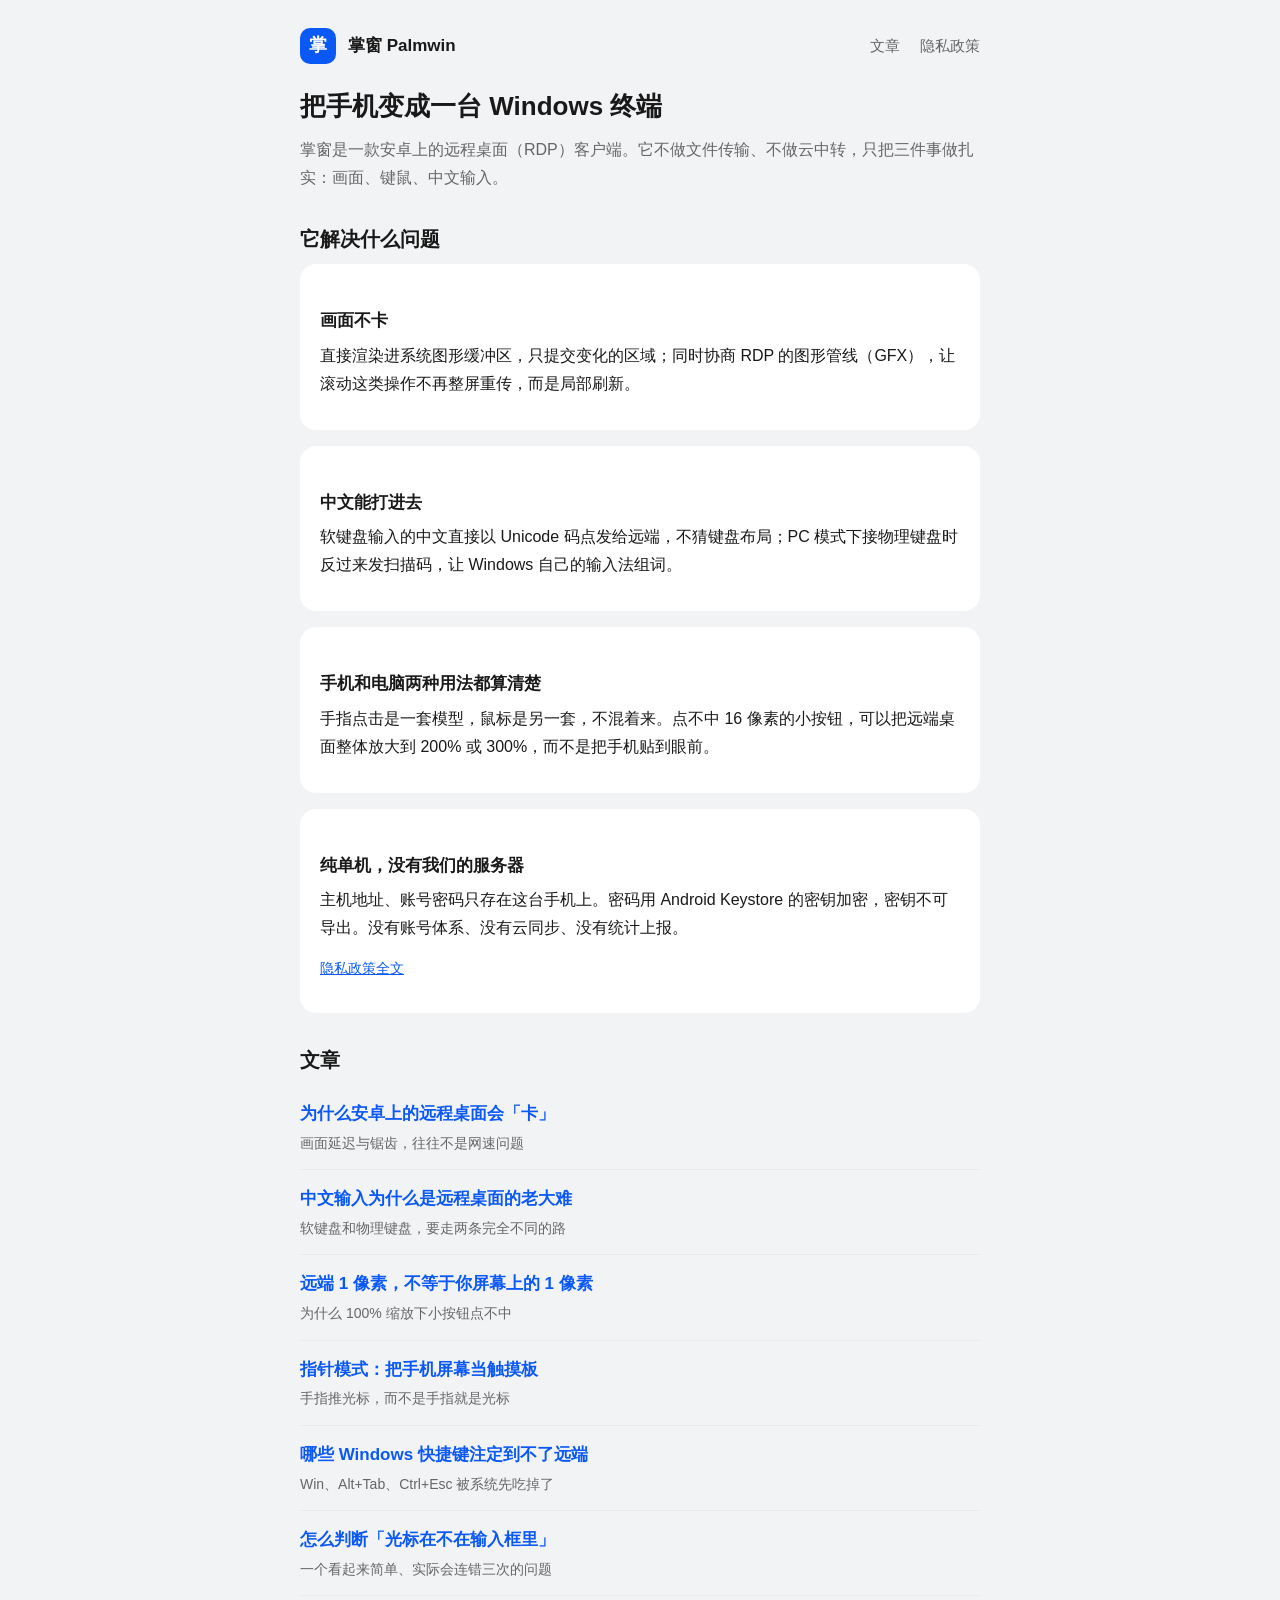
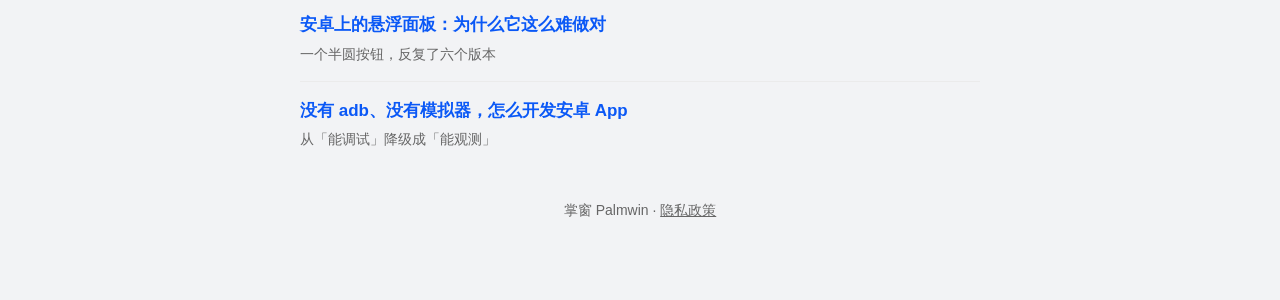
==== index.html @ a9d23ad7 "站点初始化：隐私政策 + 8 篇开发笔记" ====
<!DOCTYPE html>
<html lang="zh-CN">
<head>
<meta charset="UTF-8">
<meta name="viewport" content="width=device-width, initial-scale=1">
<title>掌窗 Palmwin — 把安卓手机变成 Windows 远程终端</title>
<meta name="description" content="掌窗是一款安卓上的 Windows 远程桌面（RDP）客户端。为华为手机电脑模式设计，支持物理键鼠、中文输入、指针模式与显示缩放。">
<link rel="stylesheet" href="assets/style.css">
</head>
<body>

<header class="site">
  <div class="logo">掌</div>
  <div class="name">掌窗 Palmwin</div>
  <nav>
    <a href="blog/">文章</a>
    <a href="privacy-policy.html">隐私政策</a>
  </nav>
</header>

<div class="wrap">

  <h1>把手机变成一台 Windows 终端</h1>

  <p class="muted">掌窗是一款安卓上的远程桌面（RDP）客户端。它不做文件传输、不做云中转，只把三件事做扎实：画面、键鼠、中文输入。</p>

  <h2>它解决什么问题</h2>

  <div class="card">
    <h3>画面不卡</h3>
    <p>直接渲染进系统图形缓冲区，只提交变化的区域；同时协商 RDP 的图形管线（GFX），让滚动这类操作不再整屏重传，而是局部刷新。</p>
  </div>

  <div class="card">
    <h3>中文能打进去</h3>
    <p>软键盘输入的中文直接以 Unicode 码点发给远端，不猜键盘布局；PC 模式下接物理键盘时反过来发扫描码，让 Windows 自己的输入法组词。</p>
  </div>

  <div class="card">
    <h3>手机和电脑两种用法都算清楚</h3>
    <p>手指点击是一套模型，鼠标是另一套，不混着来。点不中 16 像素的小按钮，可以把远端桌面整体放大到 200% 或 300%，而不是把手机贴到眼前。</p>
  </div>

  <div class="card">
    <h3>纯单机，没有我们的服务器</h3>
    <p>主机地址、账号密码只存在这台手机上。密码用 Android Keystore 的密钥加密，密钥不可导出。没有账号体系、没有云同步、没有统计上报。</p>
    <p class="small"><a href="privacy-policy.html">隐私政策全文</a></p>
  </div>

  <h2>文章</h2>

  <ul class="post-list">
    <li>
      <a href="blog/why-android-rdp-feels-laggy.html">
        <span class="t">为什么安卓上的远程桌面会「卡」</span>
        <span class="d">画面延迟与锯齿，往往不是网速问题</span>
      </a>
    </li>
    <li>
      <a href="blog/chinese-input-in-rdp.html">
        <span class="t">中文输入为什么是远程桌面的老大难</span>
        <span class="d">软键盘和物理键盘，要走两条完全不同的路</span>
      </a>
    </li>
    <li>
      <a href="blog/display-scale.html">
        <span class="t">远端 1 像素，不等于你屏幕上的 1 像素</span>
        <span class="d">为什么 100% 缩放下小按钮点不中</span>
      </a>
    </li>
    <li>
      <a href="blog/pointer-mode.html">
        <span class="t">指针模式：把手机屏幕当触摸板</span>
        <span class="d">手指推光标，而不是手指就是光标</span>
      </a>
    </li>
    <li>
      <a href="blog/windows-shortcuts-on-android.html">
        <span class="t">哪些 Windows 快捷键注定到不了远端</span>
        <span class="d">Win、Alt+Tab、Ctrl+Esc 被系统先吃掉了</span>
      </a>
    </li>
    <li>
      <a href="blog/cursor-and-editable-field.html">
        <span class="t">怎么判断「光标在不在输入框里」</span>
        <span class="d">一个看起来简单、实际会连错三次的问题</span>
      </a>
    </li>
    <li>
      <a href="blog/floating-panel-on-android.html">
        <span class="t">安卓上的悬浮面板：为什么它这么难做对</span>
        <span class="d">一个半圆按钮，反复了六个版本</span>
      </a>
    </li>
    <li>
      <a href="blog/debug-android-without-adb.html">
        <span class="t">没有 adb、没有模拟器，怎么开发安卓 App</span>
        <span class="d">从「能调试」降级成「能观测」</span>
      </a>
    </li>
  </ul>

</div>

<footer class="site">
  <p>掌窗 Palmwin · <a href="privacy-policy.html">隐私政策</a></p>
</footer>

</body>
</html>
---- assets/style.css ----
/* 掌窗 · 静态站点样式
   色板与 App 内保持同一套语义色（0.45.0 起）：
   底 #F2F3F5 / 卡片 #FFFFFF / 正文 #191919 / 次要 #666666 / 分隔线 #EBEBEB / 强调 #0A58F6
   深浅两套用 prefers-color-scheme 切换，不引入任何外部字体与脚本。 */

:root {
  --bg: #F2F3F5;
  --card: #FFFFFF;
  --fg: #191919;
  --muted: #666666;
  --line: #EBEBEB;
  --accent: #0A58F6;
  --accent-soft: #EAF0FE;
}

@media (prefers-color-scheme: dark) {
  :root {
    --bg: #1A1A1A;
    --card: #242424;
    --fg: #EDEDED;
    --muted: #9E9E9E;
    --line: #343434;
    --accent: #5B8CFF;
    --accent-soft: #2A3346;
  }
}

* { box-sizing: border-box; }

html { -webkit-text-size-adjust: 100%; }

body {
  margin: 0;
  padding: 0 16px 64px;
  background: var(--bg);
  color: var(--fg);
  font-family: -apple-system, BlinkMacSystemFont, "Segoe UI", "PingFang SC",
               "Hiragino Sans GB", "Microsoft YaHei", "Noto Sans CJK SC", sans-serif;
  font-size: 16px;
  line-height: 1.75;
}

.wrap { max-width: 680px; margin: 0 auto; }

/* 顶部 */
header.site {
  max-width: 680px;
  margin: 0 auto;
  padding: 28px 0 16px;
  display: flex;
  align-items: center;
  gap: 12px;
}
header.site .logo {
  width: 36px; height: 36px; border-radius: 10px;
  background: var(--accent); color: #FFFFFF;
  display: flex; align-items: center; justify-content: center;
  font-size: 18px; font-weight: 600; flex: 0 0 auto;
}
header.site .name { font-size: 17px; font-weight: 600; }
header.site nav { margin-left: auto; font-size: 15px; }
header.site nav a { color: var(--muted); margin-left: 16px; text-decoration: none; }
header.site nav a:hover { color: var(--accent); }

/* 卡片 */
.card {
  background: var(--card);
  border-radius: 16px;
  padding: 20px 20px 18px;
  margin: 0 0 16px;
}

h1 { font-size: 26px; line-height: 1.4; margin: 8px 0 12px; font-weight: 600; }
h2 { font-size: 20px; line-height: 1.5; margin: 32px 0 10px; font-weight: 600; }
h3 { font-size: 17px; line-height: 1.5; margin: 24px 0 8px; font-weight: 600; }

p { margin: 0 0 14px; }

a { color: var(--accent); }

.muted { color: var(--muted); }
.small { font-size: 14px; }

ul, ol { margin: 0 0 14px; padding-left: 22px; }
li { margin: 0 0 6px; }

code {
  background: var(--bg);
  border-radius: 5px;
  padding: 1px 5px;
  font-size: 0.9em;
  font-family: ui-monospace, SFMono-Regular, Consolas, "Liberation Mono", monospace;
}

pre {
  background: var(--bg);
  border-radius: 12px;
  padding: 14px 16px;
  overflow-x: auto;
  font-size: 14px;
  line-height: 1.6;
}
pre code { background: none; padding: 0; }

blockquote {
  margin: 0 0 14px;
  padding: 10px 14px;
  border-left: 3px solid var(--accent);
  background: var(--accent-soft);
  border-radius: 0 10px 10px 0;
  color: var(--fg);
}
blockquote p:last-child { margin-bottom: 0; }

hr { border: 0; border-top: 1px solid var(--line); margin: 28px 0; }

table {
  width: 100%;
  border-collapse: collapse;
  margin: 0 0 16px;
  font-size: 15px;
}
th, td {
  text-align: left;
  padding: 8px 10px;
  border-bottom: 1px solid var(--line);
  vertical-align: top;
}
th { color: var(--muted); font-weight: 600; }

/* 首页列表 */
.post-list { list-style: none; padding: 0; margin: 0; }
.post-list li {
  margin: 0;
  border-bottom: 1px solid var(--line);
  padding: 14px 0;
}
.post-list li:last-child { border-bottom: 0; }
.post-list a { text-decoration: none; }
.post-list .t { font-size: 17px; font-weight: 600; display: block; }
.post-list .d { font-size: 14px; color: var(--muted); margin-top: 2px; display: block; }

footer.site {
  max-width: 680px;
  margin: 32px auto 0;
  color: var(--muted);
  font-size: 14px;
  text-align: center;
}
footer.site a { color: var(--muted); }
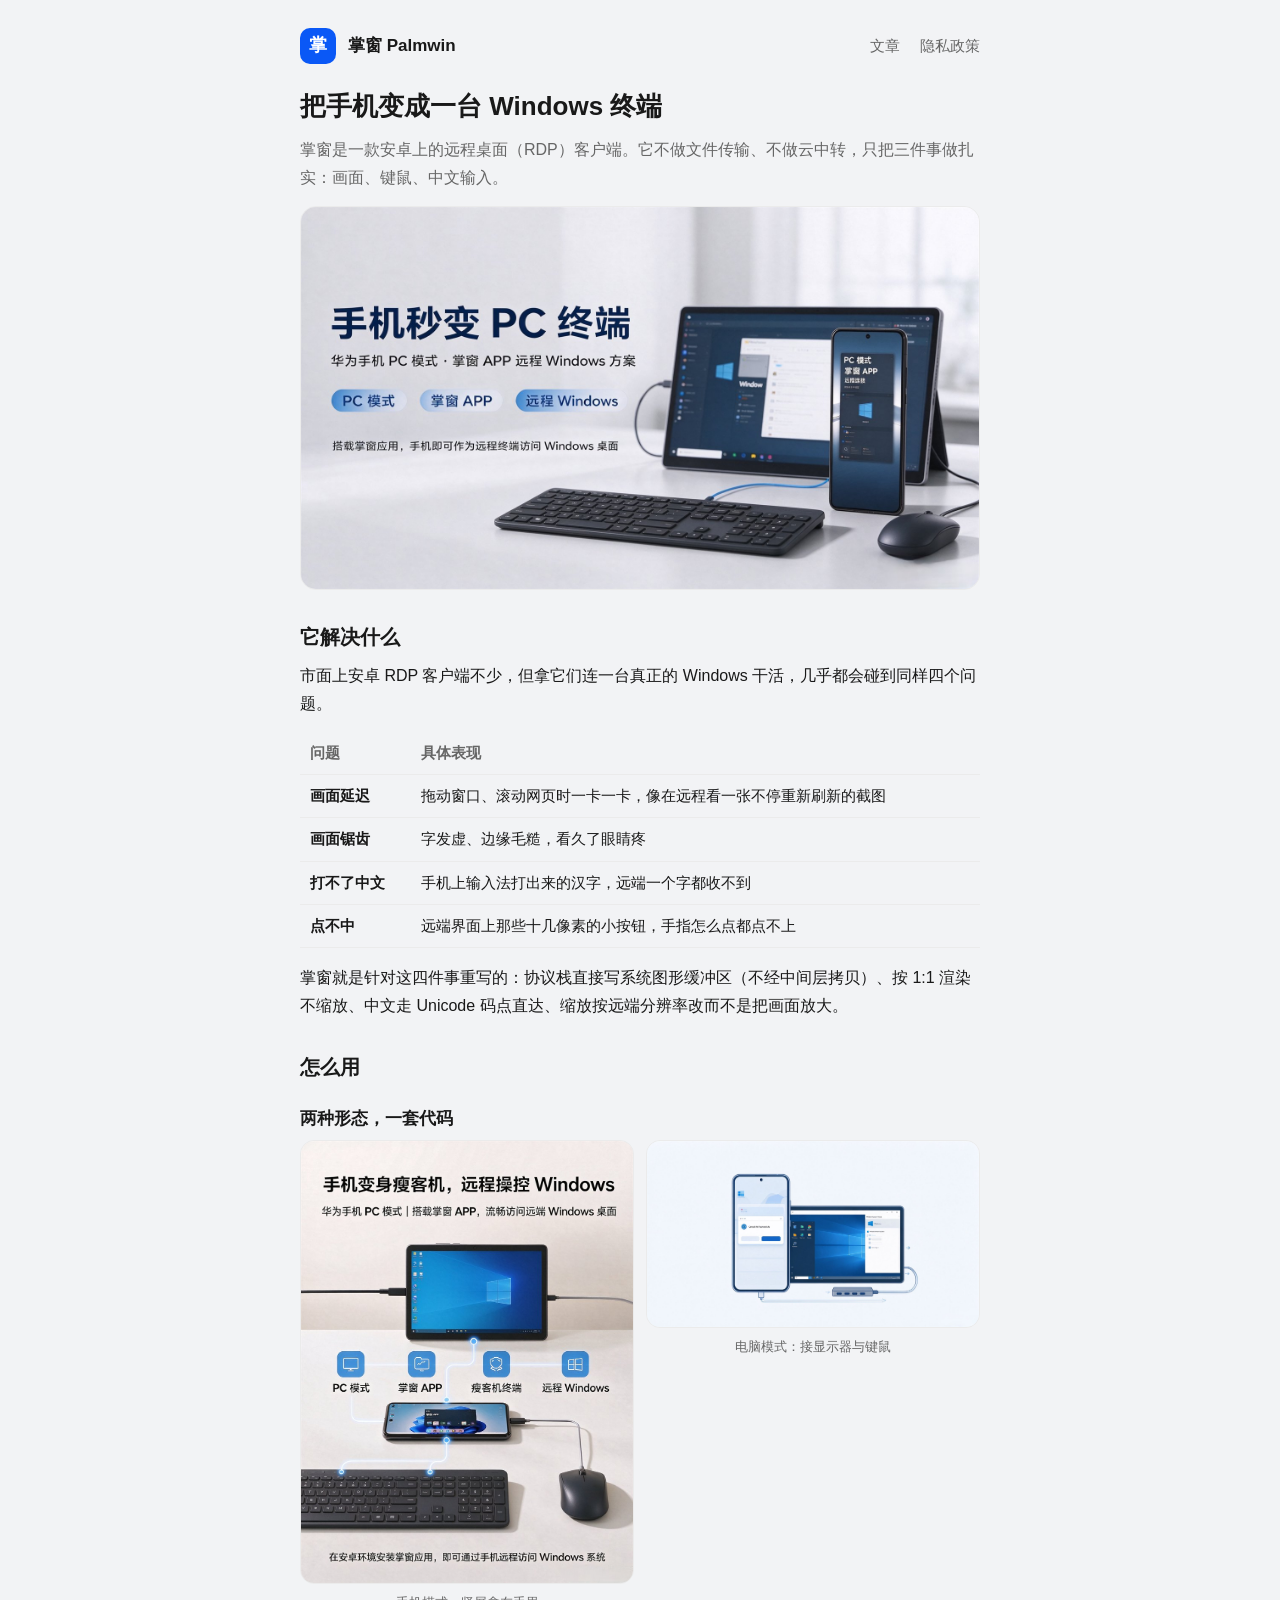
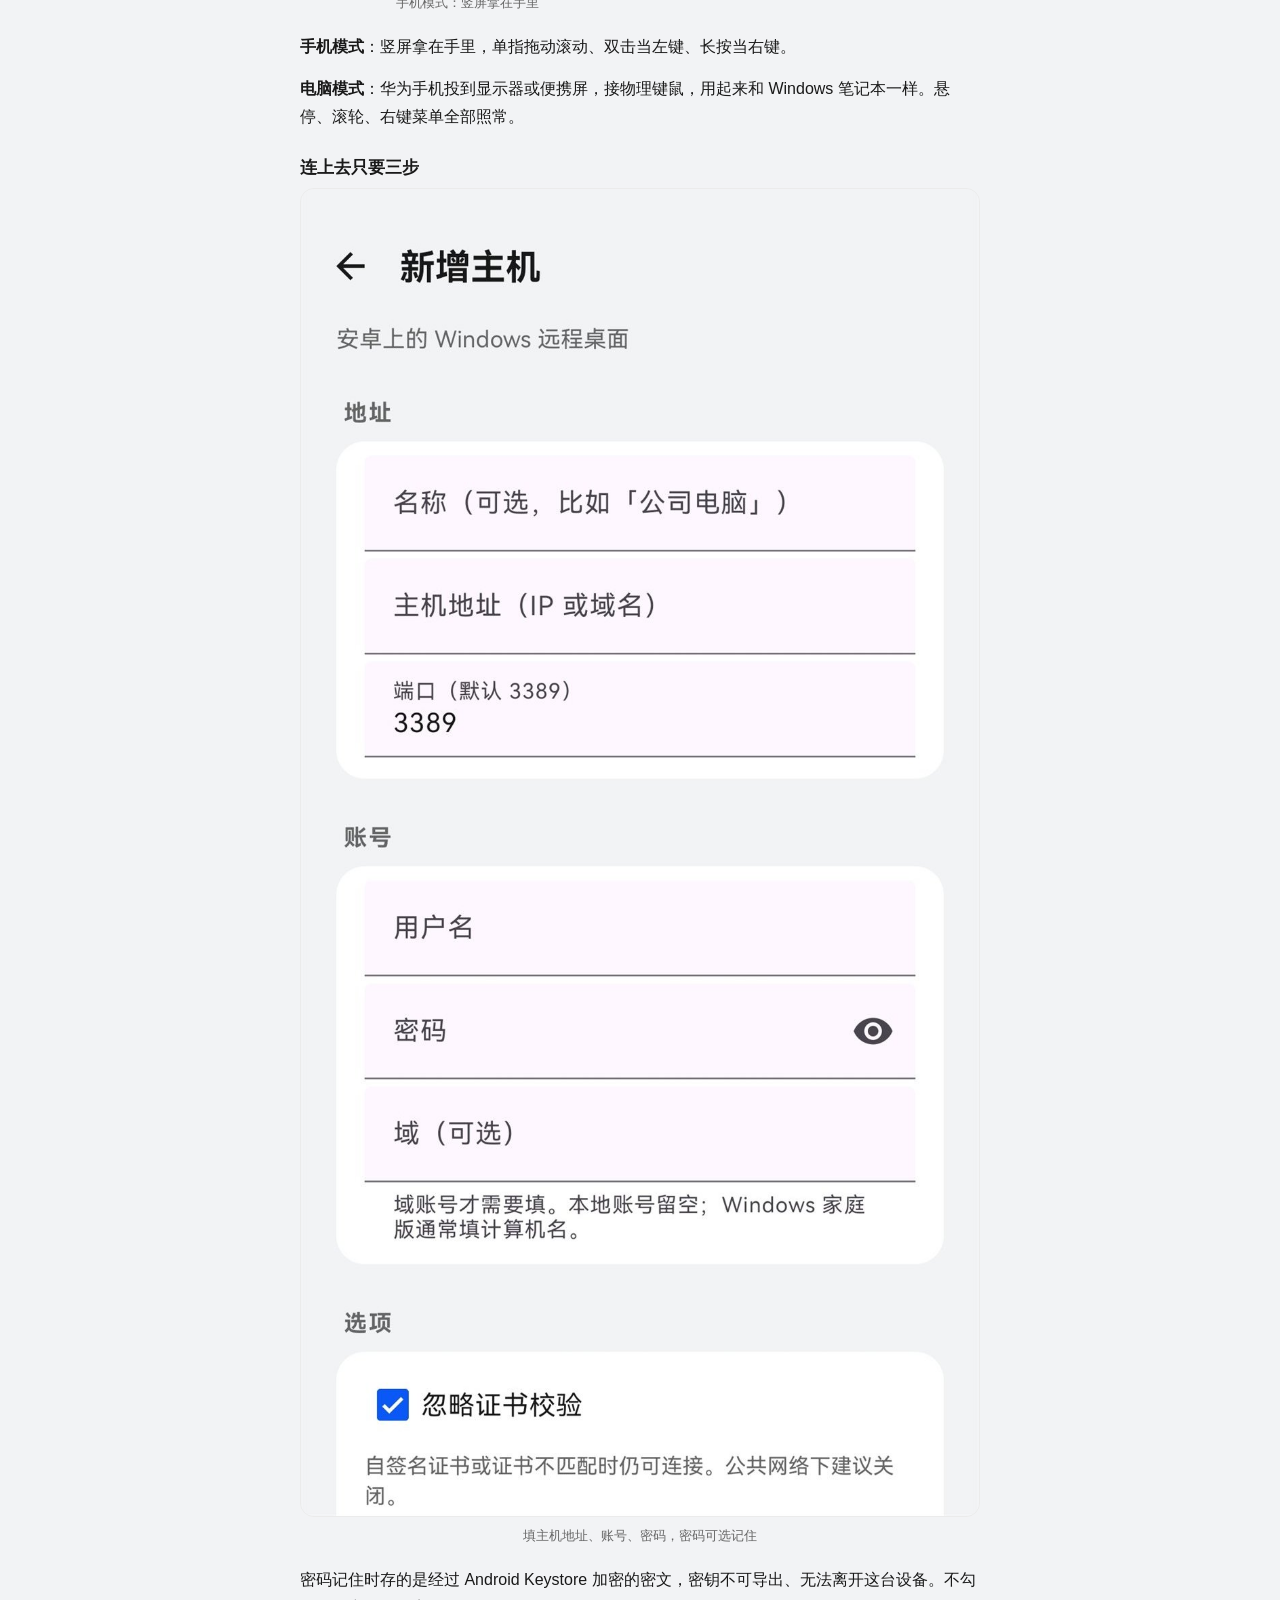
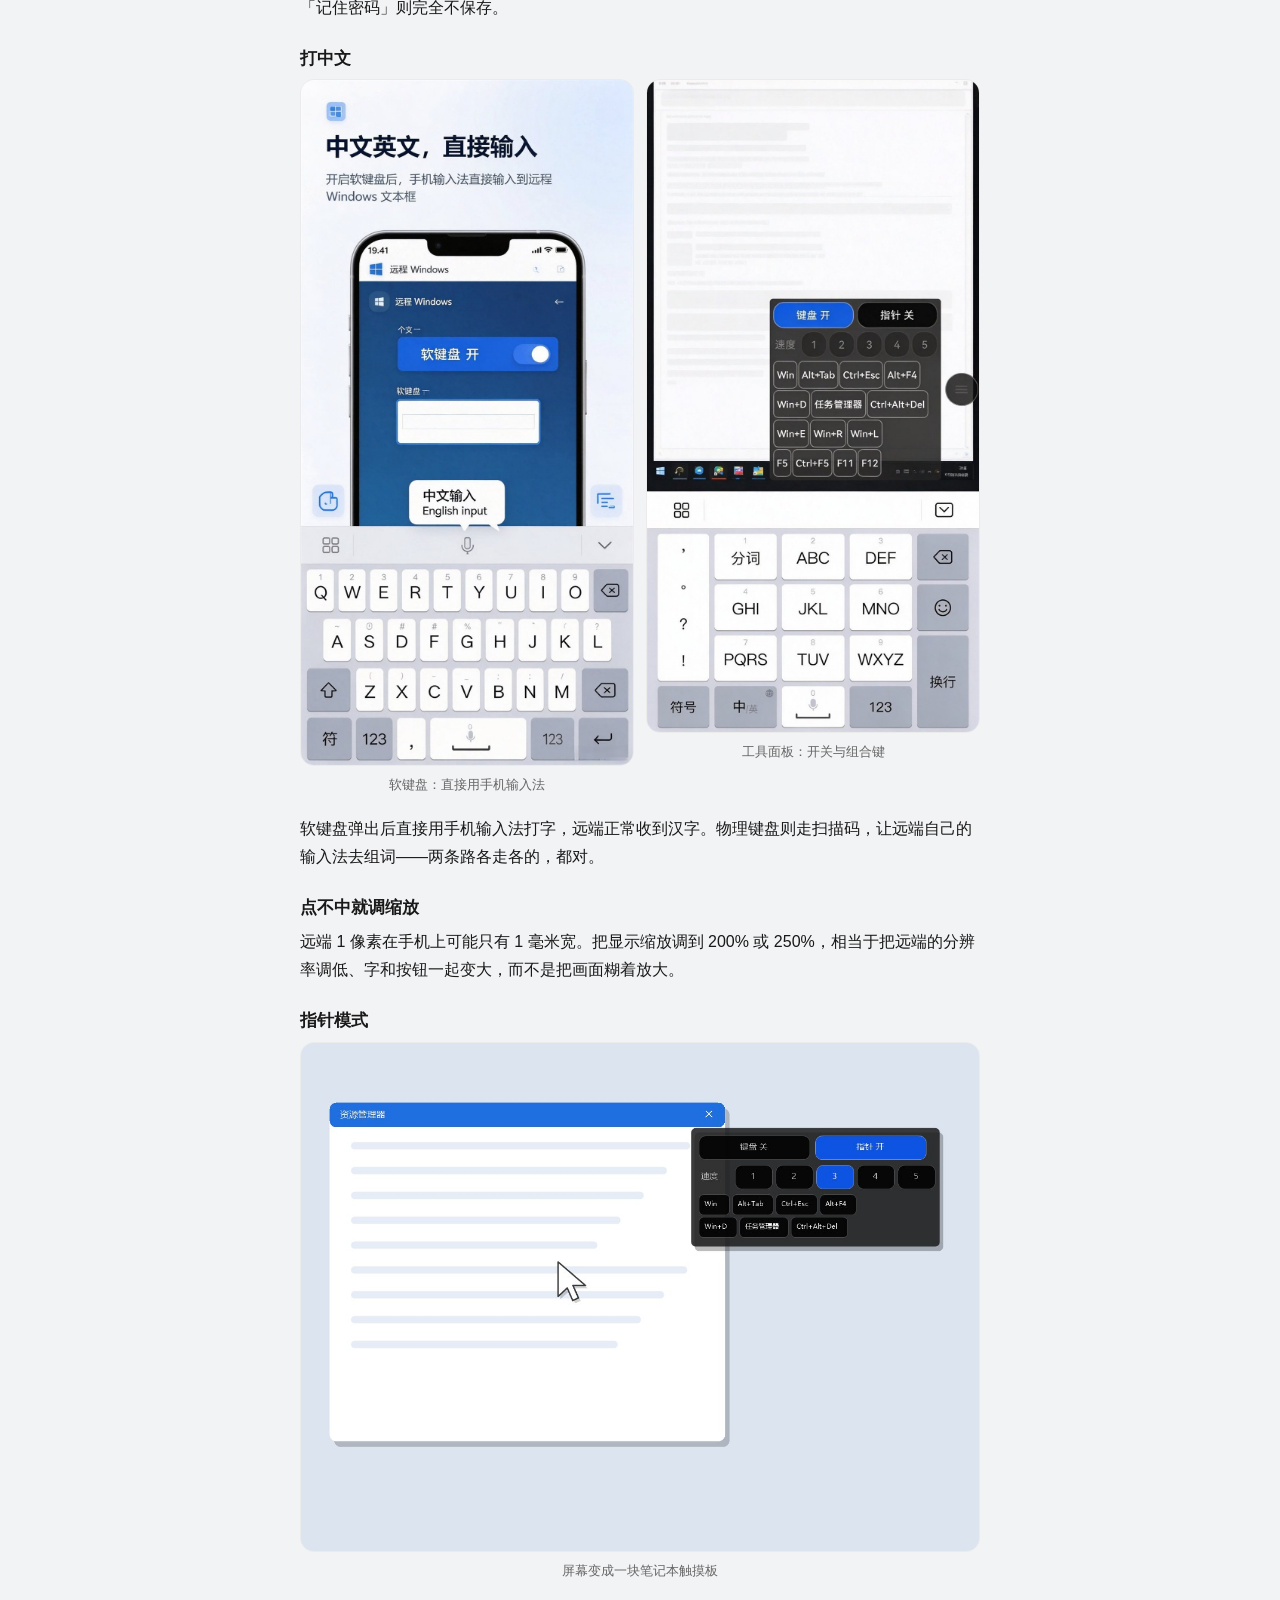
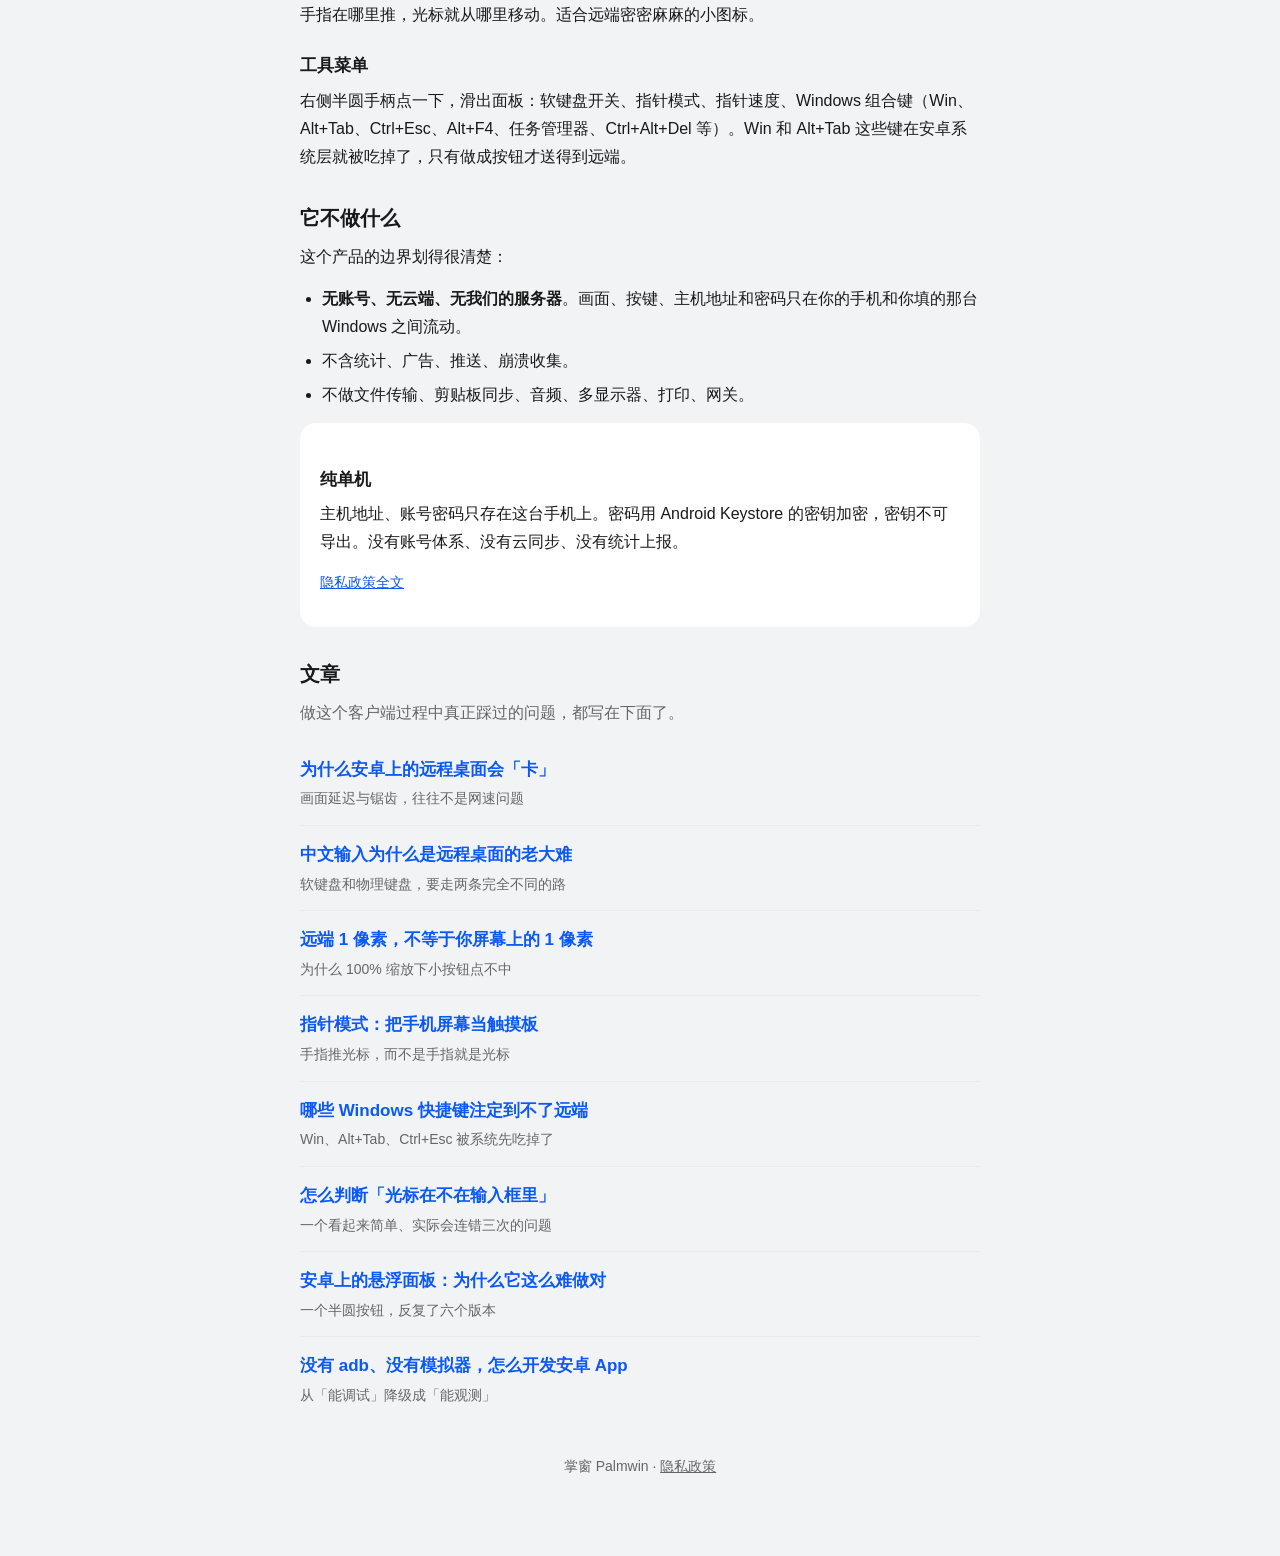
==== commit 27bb1156: "README 与首页重写：说清掌窗是什么，配上产品图 原来的 README 只讲"这个仓库放什么"，读完不知道掌窗是干什么的； 首页也只有文字卡片，一张图都没有。两处都补上：  - img/ 新增 7" ====
--- a/index.html
+++ b/index.html
@@ -5,6 +5,10 @@
 <meta name="viewport" content="width=device-width, initial-scale=1">
 <title>掌窗 Palmwin — 把安卓手机变成 Windows 远程终端</title>
 <meta name="description" content="掌窗是一款安卓上的 Windows 远程桌面（RDP）客户端。为华为手机电脑模式设计，支持物理键鼠、中文输入、指针模式与显示缩放。">
+<meta property="og:title" content="掌窗 Palmwin — 把安卓手机变成 Windows 远程终端">
+<meta property="og:description" content="安卓上的 Windows 远程桌面客户端。支持物理键鼠、中文输入、指针模式与显示缩放。纯单机，没有我们的服务器。">
+<meta property="og:image" content="https://lilinhai.github.io/palmwin-site/img/hero-pc.jpg">
+<meta property="og:type" content="website">
 <link rel="stylesheet" href="assets/style.css">
 </head>
 <body>
@@ -24,30 +28,104 @@
 
   <p class="muted">掌窗是一款安卓上的远程桌面（RDP）客户端。它不做文件传输、不做云中转，只把三件事做扎实：画面、键鼠、中文输入。</p>
 
-  <h2>它解决什么问题</h2>
+  <img class="hero" src="img/hero-pc.jpg" alt="手机接上扩展坞、便携屏和键鼠，屏幕上是一整块 Windows 桌面">
+
+  <h2>它解决什么</h2>
+
+  <p>市面上安卓 RDP 客户端不少，但拿它们连一台真正的 Windows 干活，几乎都会碰到同样四个问题。</p>
+
+  <table>
+    <thead>
+      <tr><th>问题</th><th>具体表现</th></tr>
+    </thead>
+    <tbody>
+      <tr><td><strong>画面延迟</strong></td><td>拖动窗口、滚动网页时一卡一卡，像在远程看一张不停重新刷新的截图</td></tr>
+      <tr><td><strong>画面锯齿</strong></td><td>字发虚、边缘毛糙，看久了眼睛疼</td></tr>
+      <tr><td><strong>打不了中文</strong></td><td>手机上输入法打出来的汉字，远端一个字都收不到</td></tr>
+      <tr><td><strong>点不中</strong></td><td>远端界面上那些十几像素的小按钮，手指怎么点都点不上</td></tr>
+    </tbody>
+  </table>
+
+  <p>掌窗就是针对这四件事重写的：协议栈直接写系统图形缓冲区（不经中间层拷贝）、按 1:1 渲染不缩放、中文走 Unicode 码点直达、缩放按远端分辨率改而不是把画面放大。</p>
+
+  <h2>怎么用</h2>
+
+  <h3>两种形态，一套代码</h3>
+
+  <div class="duo">
+    <figure>
+      <img src="img/thin-client.jpg" alt="手机竖屏连接 Windows 桌面">
+      <figcaption>手机模式：竖屏拿在手里</figcaption>
+    </figure>
+    <figure>
+      <img src="img/dock.jpg" alt="扩展坞、便携屏与键鼠">
+      <figcaption>电脑模式：接显示器与键鼠</figcaption>
+    </figure>
+  </div>
+
+  <p><strong>手机模式</strong>：竖屏拿在手里，单指拖动滚动、双击当左键、长按当右键。</p>
+  <p><strong>电脑模式</strong>：华为手机投到显示器或便携屏，接物理键鼠，用起来和 Windows 笔记本一样。悬停、滚轮、右键菜单全部照常。</p>
+
+  <h3>连上去只要三步</h3>
+
+  <figure>
+    <img src="img/connect.jpg" alt="新增主机页面，填写地址、用户名、密码">
+    <figcaption>填主机地址、账号、密码，密码可选记住</figcaption>
+  </figure>
+
+  <p>密码记住时存的是经过 Android Keystore 加密的密文，密钥不可导出、无法离开这台设备。不勾「记住密码」则完全不保存。</p>
+
+  <h3>打中文</h3>
+
+  <div class="duo">
+    <figure>
+      <img src="img/ime.jpg" alt="软键盘上打中文，远端正常收到汉字">
+      <figcaption>软键盘：直接用手机输入法</figcaption>
+    </figure>
+    <figure>
+      <img src="img/ime-menu.jpg" alt="右侧工具面板：软键盘开关、指针模式、指针速度、Windows 组合键">
+      <figcaption>工具面板：开关与组合键</figcaption>
+    </figure>
+  </div>
+
+  <p>软键盘弹出后直接用手机输入法打字，远端正常收到汉字。物理键盘则走扫描码，让远端自己的输入法去组词——两条路各走各的，都对。</p>
+
+  <h3>点不中就调缩放</h3>
+
+  <p>远端 1 像素在手机上可能只有 1 毫米宽。把显示缩放调到 200% 或 250%，相当于把远端的分辨率调低、字和按钮一起变大，而不是把画面糊着放大。</p>
+
+  <h3>指针模式</h3>
+
+  <figure>
+    <img src="img/pointer.jpg" alt="指针模式打开，工具面板显示速度档位，桌面上有光标">
+    <figcaption>屏幕变成一块笔记本触摸板</figcaption>
+  </figure>
+
+  <p>手指在哪里推，光标就从哪里移动。适合远端密密麻麻的小图标。</p>
+
+  <h3>工具菜单</h3>
+
+  <p>右侧半圆手柄点一下，滑出面板：软键盘开关、指针模式、指针速度、Windows 组合键（Win、Alt+Tab、Ctrl+Esc、Alt+F4、任务管理器、Ctrl+Alt+Del 等）。Win 和 Alt+Tab 这些键在安卓系统层就被吃掉了，只有做成按钮才送得到远端。</p>
+
+  <h2>它不做什么</h2>
+
+  <p>这个产品的边界划得很清楚：</p>
+
+  <ul>
+    <li><strong>无账号、无云端、无我们的服务器</strong>。画面、按键、主机地址和密码只在你的手机和你填的那台 Windows 之间流动。</li>
+    <li>不含统计、广告、推送、崩溃收集。</li>
+    <li>不做文件传输、剪贴板同步、音频、多显示器、打印、网关。</li>
+  </ul>
 
   <div class="card">
-    <h3>画面不卡</h3>
-    <p>直接渲染进系统图形缓冲区，只提交变化的区域；同时协商 RDP 的图形管线（GFX），让滚动这类操作不再整屏重传，而是局部刷新。</p>
-  </div>
-
-  <div class="card">
-    <h3>中文能打进去</h3>
-    <p>软键盘输入的中文直接以 Unicode 码点发给远端，不猜键盘布局；PC 模式下接物理键盘时反过来发扫描码，让 Windows 自己的输入法组词。</p>
-  </div>
-
-  <div class="card">
-    <h3>手机和电脑两种用法都算清楚</h3>
-    <p>手指点击是一套模型，鼠标是另一套，不混着来。点不中 16 像素的小按钮，可以把远端桌面整体放大到 200% 或 300%，而不是把手机贴到眼前。</p>
-  </div>
-
-  <div class="card">
-    <h3>纯单机，没有我们的服务器</h3>
+    <h3>纯单机</h3>
     <p>主机地址、账号密码只存在这台手机上。密码用 Android Keystore 的密钥加密，密钥不可导出。没有账号体系、没有云同步、没有统计上报。</p>
     <p class="small"><a href="privacy-policy.html">隐私政策全文</a></p>
   </div>
 
   <h2>文章</h2>
+
+  <p class="muted">做这个客户端过程中真正踩过的问题，都写在下面了。</p>
 
   <ul class="post-list">
     <li>
--- a/assets/style.css
+++ b/assets/style.css
@@ -128,6 +128,36 @@
 }
 th { color: var(--muted); font-weight: 600; }
 
+/* 图片 */
+figure { margin: 0 0 18px; }
+figure img {
+  width: 100%;
+  height: auto;
+  display: block;
+  border-radius: 14px;
+  border: 1px solid var(--line);
+  background: var(--card);
+}
+figcaption {
+  font-size: 13px;
+  color: var(--muted);
+  margin-top: 8px;
+  text-align: center;
+}
+img.hero {
+  width: 100%;
+  height: auto;
+  display: block;
+  border-radius: 16px;
+  margin: 4px 0 20px;
+  border: 1px solid var(--line);
+}
+
+/* 两列图（窄屏自动变一列） */
+.duo { display: grid; grid-template-columns: 1fr 1fr; gap: 12px; margin: 0 0 18px; }
+.duo figure { margin: 0; }
+@media (max-width: 520px) { .duo { grid-template-columns: 1fr; } }
+
 /* 首页列表 */
 .post-list { list-style: none; padding: 0; margin: 0; }
 .post-list li {
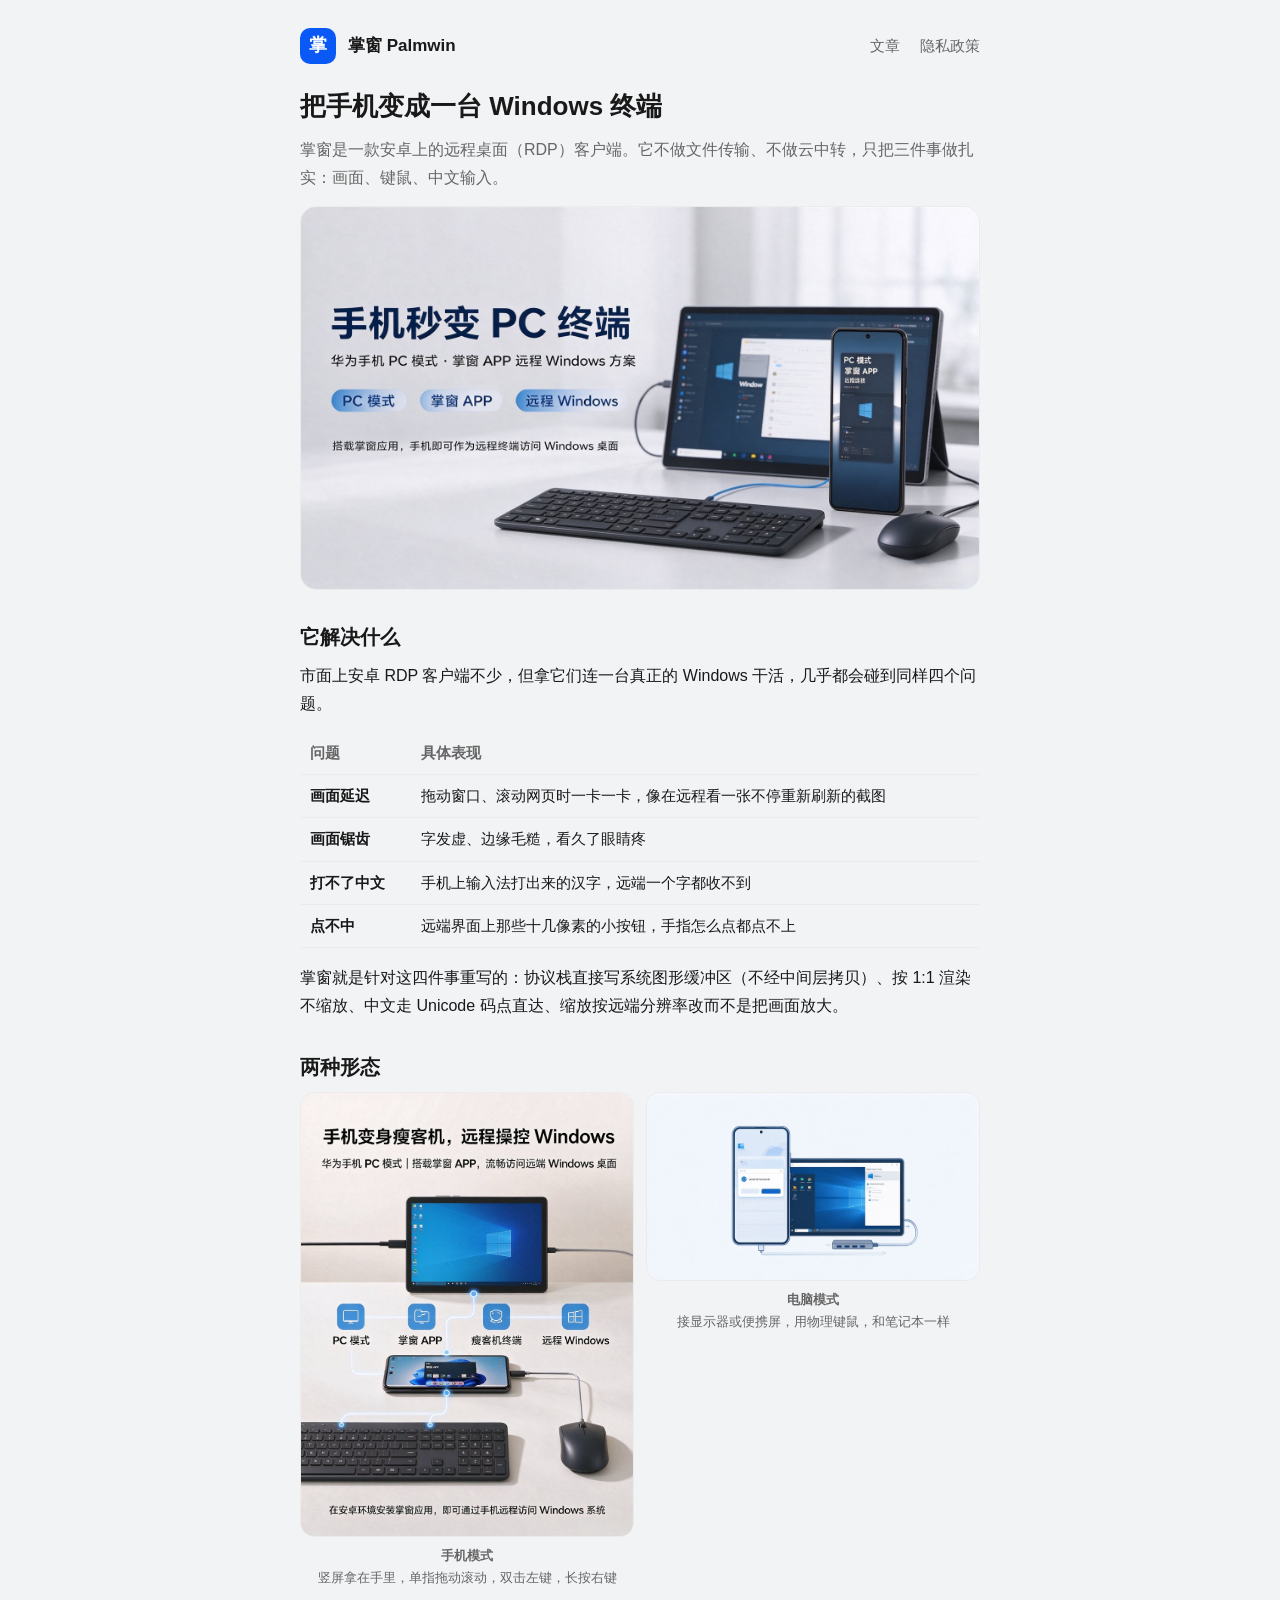
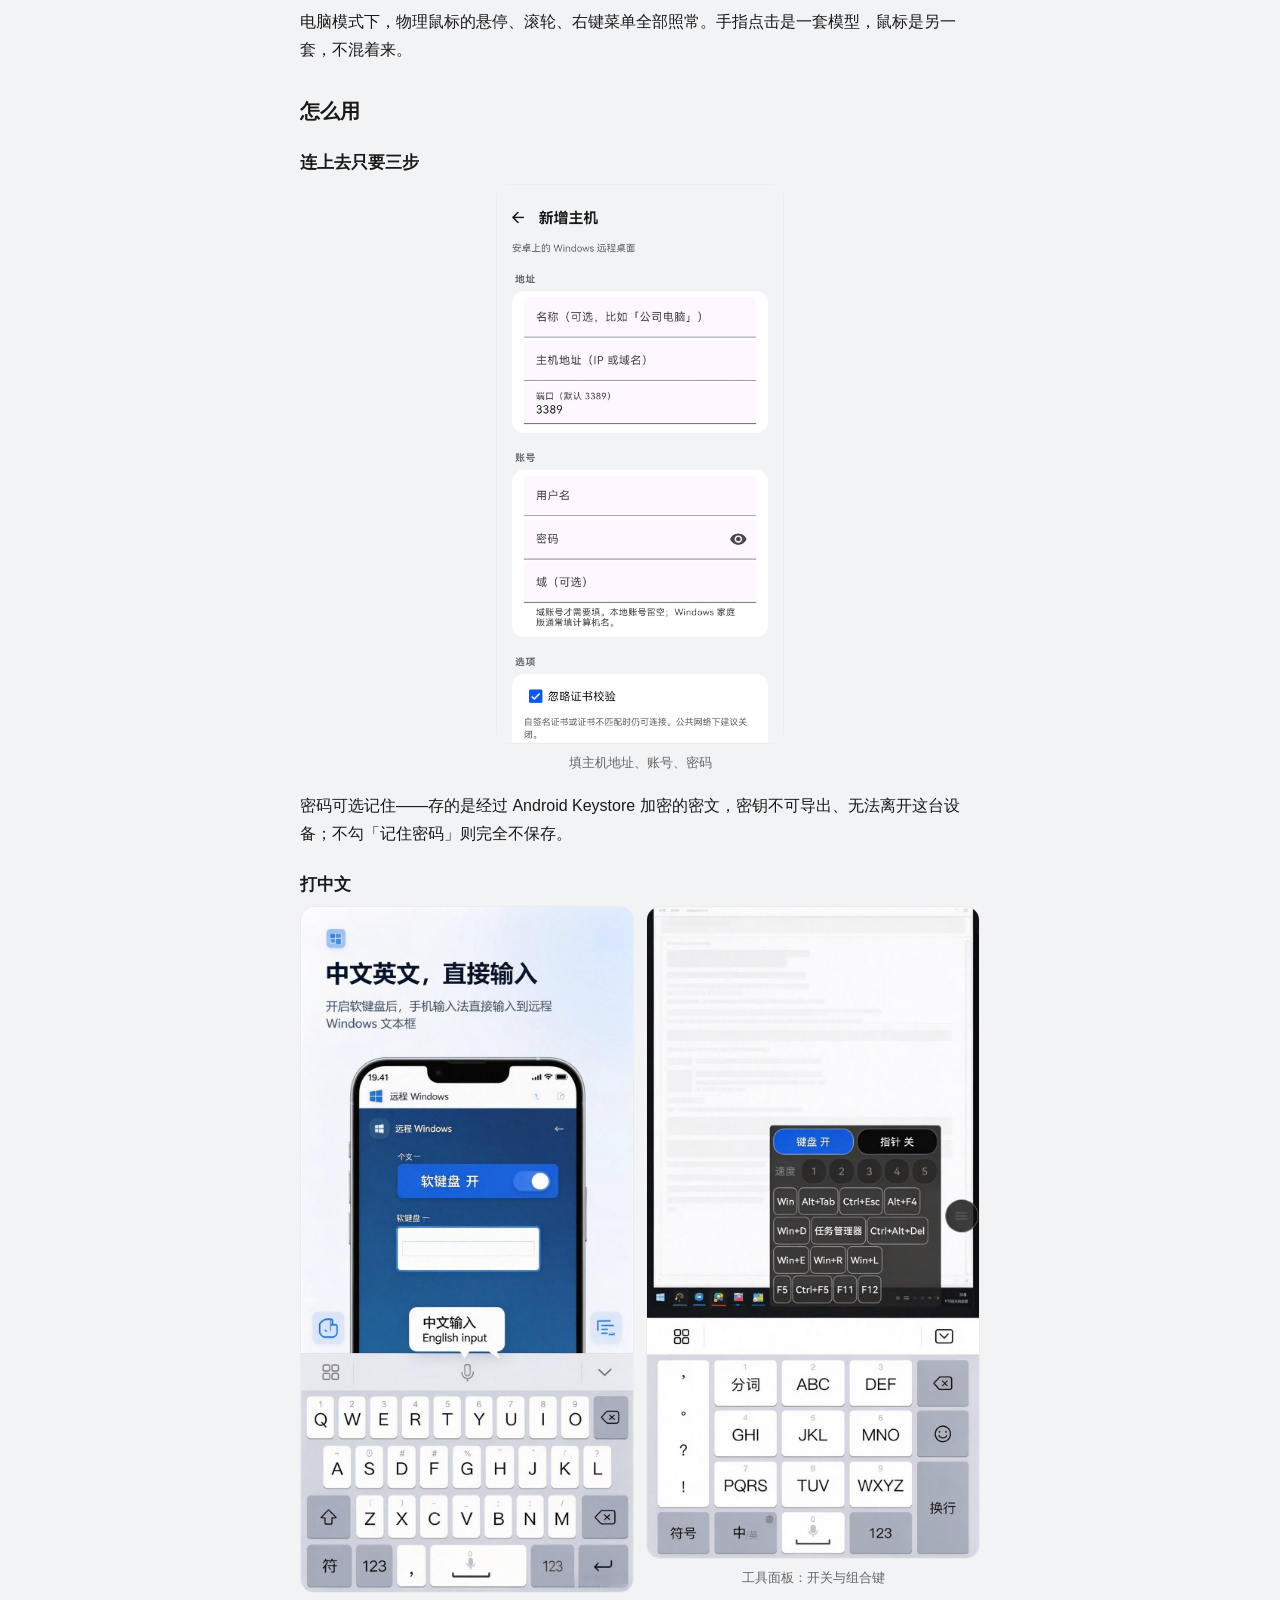
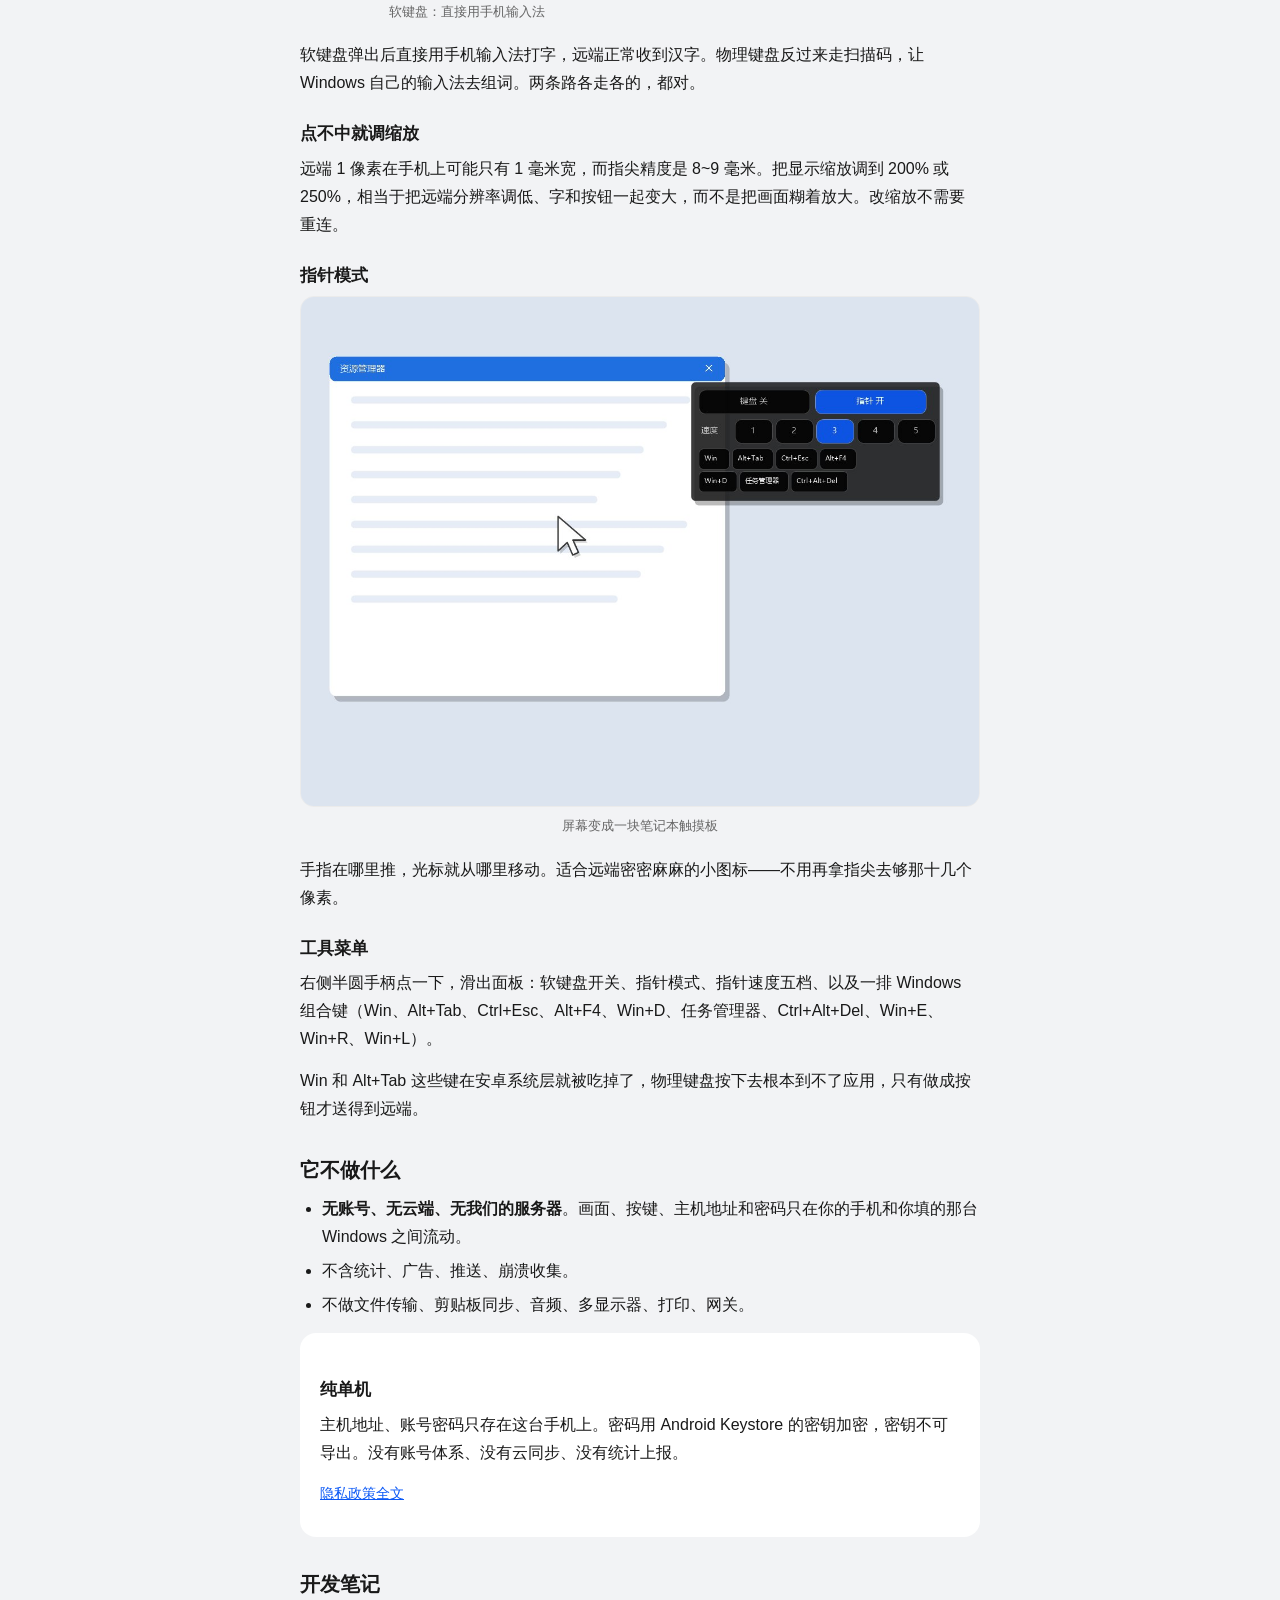
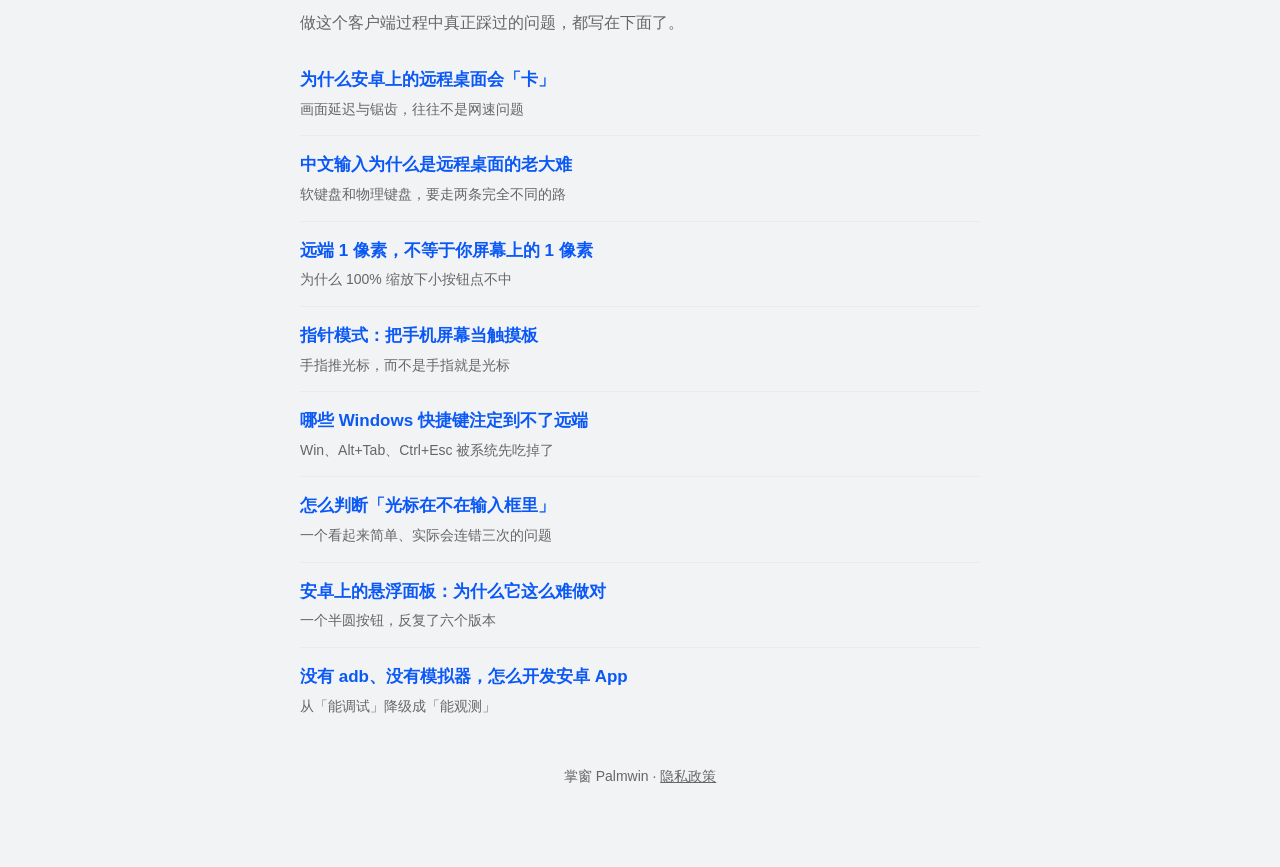
==== commit 5f6ab70d: "README 只留产品介绍，维护说明拆到 MAINTENANCE.md 上一版 README 把"怎么加文章、怎么发 Pages、怎么同步隐私政策、 怎么发 CSDN"这些维护者操作塞给了访客，等于拿" ====
--- a/index.html
+++ b/index.html
@@ -48,32 +48,31 @@
 
   <p>掌窗就是针对这四件事重写的：协议栈直接写系统图形缓冲区（不经中间层拷贝）、按 1:1 渲染不缩放、中文走 Unicode 码点直达、缩放按远端分辨率改而不是把画面放大。</p>
 
-  <h2>怎么用</h2>
-
-  <h3>两种形态，一套代码</h3>
+  <h2>两种形态</h2>
 
   <div class="duo">
     <figure>
       <img src="img/thin-client.jpg" alt="手机竖屏连接 Windows 桌面">
-      <figcaption>手机模式：竖屏拿在手里</figcaption>
+      <figcaption><strong>手机模式</strong><br>竖屏拿在手里，单指拖动滚动，双击左键，长按右键</figcaption>
     </figure>
     <figure>
       <img src="img/dock.jpg" alt="扩展坞、便携屏与键鼠">
-      <figcaption>电脑模式：接显示器与键鼠</figcaption>
+      <figcaption><strong>电脑模式</strong><br>接显示器或便携屏，用物理键鼠，和笔记本一样</figcaption>
     </figure>
   </div>
 
-  <p><strong>手机模式</strong>：竖屏拿在手里，单指拖动滚动、双击当左键、长按当右键。</p>
-  <p><strong>电脑模式</strong>：华为手机投到显示器或便携屏，接物理键鼠，用起来和 Windows 笔记本一样。悬停、滚轮、右键菜单全部照常。</p>
+  <p>电脑模式下，物理鼠标的悬停、滚轮、右键菜单全部照常。手指点击是一套模型，鼠标是另一套，不混着来。</p>
+
+  <h2>怎么用</h2>
 
   <h3>连上去只要三步</h3>
 
-  <figure>
+  <figure class="tall">
     <img src="img/connect.jpg" alt="新增主机页面，填写地址、用户名、密码">
-    <figcaption>填主机地址、账号、密码，密码可选记住</figcaption>
+    <figcaption>填主机地址、账号、密码</figcaption>
   </figure>
 
-  <p>密码记住时存的是经过 Android Keystore 加密的密文，密钥不可导出、无法离开这台设备。不勾「记住密码」则完全不保存。</p>
+  <p>密码可选记住——存的是经过 Android Keystore 加密的密文，密钥不可导出、无法离开这台设备；不勾「记住密码」则完全不保存。</p>
 
   <h3>打中文</h3>
 
@@ -88,11 +87,11 @@
     </figure>
   </div>
 
-  <p>软键盘弹出后直接用手机输入法打字，远端正常收到汉字。物理键盘则走扫描码，让远端自己的输入法去组词——两条路各走各的，都对。</p>
+  <p>软键盘弹出后直接用手机输入法打字，远端正常收到汉字。物理键盘反过来走扫描码，让 Windows 自己的输入法去组词。两条路各走各的，都对。</p>
 
   <h3>点不中就调缩放</h3>
 
-  <p>远端 1 像素在手机上可能只有 1 毫米宽。把显示缩放调到 200% 或 250%，相当于把远端的分辨率调低、字和按钮一起变大，而不是把画面糊着放大。</p>
+  <p>远端 1 像素在手机上可能只有 1 毫米宽，而指尖精度是 8~9 毫米。把显示缩放调到 200% 或 250%，相当于把远端分辨率调低、字和按钮一起变大，而不是把画面糊着放大。改缩放不需要重连。</p>
 
   <h3>指针模式</h3>
 
@@ -101,15 +100,15 @@
     <figcaption>屏幕变成一块笔记本触摸板</figcaption>
   </figure>
 
-  <p>手指在哪里推，光标就从哪里移动。适合远端密密麻麻的小图标。</p>
+  <p>手指在哪里推，光标就从哪里移动。适合远端密密麻麻的小图标——不用再拿指尖去够那十几个像素。</p>
 
   <h3>工具菜单</h3>
 
-  <p>右侧半圆手柄点一下，滑出面板：软键盘开关、指针模式、指针速度、Windows 组合键（Win、Alt+Tab、Ctrl+Esc、Alt+F4、任务管理器、Ctrl+Alt+Del 等）。Win 和 Alt+Tab 这些键在安卓系统层就被吃掉了，只有做成按钮才送得到远端。</p>
+  <p>右侧半圆手柄点一下，滑出面板：软键盘开关、指针模式、指针速度五档、以及一排 Windows 组合键（Win、Alt+Tab、Ctrl+Esc、Alt+F4、Win+D、任务管理器、Ctrl+Alt+Del、Win+E、Win+R、Win+L）。</p>
+
+  <p>Win 和 Alt+Tab 这些键在安卓系统层就被吃掉了，物理键盘按下去根本到不了应用，只有做成按钮才送得到远端。</p>
 
   <h2>它不做什么</h2>
-
-  <p>这个产品的边界划得很清楚：</p>
 
   <ul>
     <li><strong>无账号、无云端、无我们的服务器</strong>。画面、按键、主机地址和密码只在你的手机和你填的那台 Windows 之间流动。</li>
@@ -123,7 +122,7 @@
     <p class="small"><a href="privacy-policy.html">隐私政策全文</a></p>
   </div>
 
-  <h2>文章</h2>
+  <h2>开发笔记</h2>
 
   <p class="muted">做这个客户端过程中真正踩过的问题，都写在下面了。</p>
 
--- a/assets/style.css
+++ b/assets/style.css
@@ -144,6 +144,16 @@
   margin-top: 8px;
   text-align: center;
 }
+
+/* 手机截图是竖长条（880×1815 这类），铺满宽度会有两千多像素高，
+   一张就顶掉两屏。这里限高并居中，留白用卡片色，不加阴影。 */
+figure.tall img {
+  max-height: 560px;
+  width: auto;
+  max-width: 100%;
+  margin: 0 auto;
+  object-fit: contain;
+}
 img.hero {
   width: 100%;
   height: auto;
